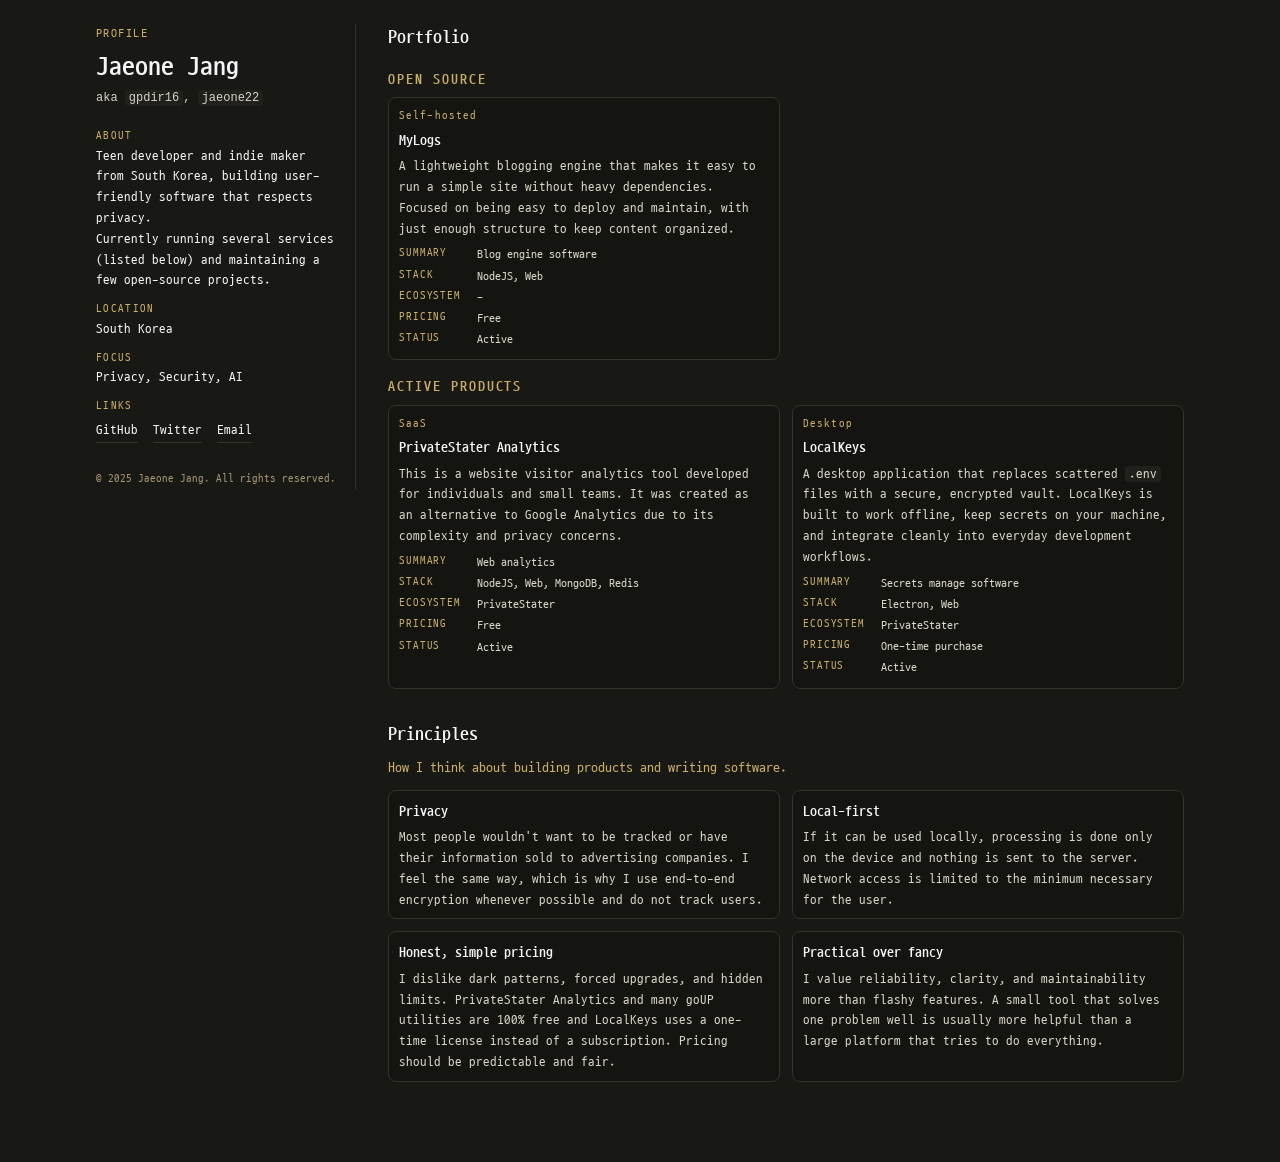
==== index.html @ b5137289 "첫 커밋" ====
<!DOCTYPE html>
<html lang="en">
    <head>
        <meta charset="UTF-8" />
        <title>My profile</title>
        <meta name="viewport" content="width=device-width, initial-scale=1" />
        <meta name="description" content="Privacy-first teen developer from South Korea. Building the PrivateStater platform (Analytics, LocalKeys) and the goUP ecosystem of small utilities." />
        <meta name="color-scheme" content="dark" />
        <link rel="stylesheet" href="style.css" />
        <link rel="stylesheet" href="fonts/d2coding.css" />
    </head>
    <body>
        <div class="page">
            <div class="layout">
                <!-- 사이드바 영역 -->
                <aside class="sidebar">
                    <!-- 프로필 -->
                    <section class="name-block">
                        <div class="name-label">Profile</div>
                        <h1 class="name-main">Jaeone Jang</h1>
                        <div class="nickname">
                            aka <span class="inline-mono">gpdir16</span>,
                            <span class="inline-mono">jaeone22</span>
                        </div>
                    </section>

                    <section class="meta-list">
                        <div class="meta-item">
                            <span class="meta-item-label">About</span>
                            <span class="meta-item-value"
                                >Teen developer and indie maker from South Korea, building user-friendly software that respects privacy.<br />Currently running several services (listed below) and
                                maintaining a few open-source projects.</span
                            >
                        </div>
                    </section>

                    <!-- 메타데이터 -->
                    <section class="meta-list">
                        <div class="meta-item">
                            <span class="meta-item-label">Location</span>
                            <span class="meta-item-value">South Korea</span>
                        </div>
                        <div class="meta-item">
                            <span class="meta-item-label">Focus</span>
                            <span class="meta-item-value">Privacy, Security, AI</span>
                        </div>
                    </section>

                    <!-- 링크 -->
                    <section class="contacts">
                        <div class="contacts-title">Links</div>
                        <a class="contact-link" href="https://github.com/jaeone22" target="_blank" rel="noreferrer">GitHub</a>
                        <a class="contact-link" href="https://x.com/gpdir16" target="_blank" rel="noreferrer">Twitter</a>
                        <a class="contact-link" href="mailto:me@gpdir16.com" target="_blank" rel="noreferrer">Email</a>
                    </section>

                    <!-- 푸터 -->
                    <footer class="footer">
                        <span>&copy; 2025 Jaeone Jang. All rights reserved.</span>
                    </footer>
                </aside>

                <!-- 메인 콘텐츠 영역 -->
                <main class="content">
                    <!-- 포트폴리오 섹션 -->
                    <section id="portfolio" class="section">
                        <h2 class="section-title">Portfolio</h2>

                        <!-- 오픈소스 -->
                        <h3 class="subsection-title">Open source</h3>
                        <div class="grid-2">
                            <!-- MyLogs -->
                            <article class="block">
                                <div class="block-meta">Self-hosted</div>
                                <h3 class="block-title">MyLogs</h3>
                                <p class="block-body">
                                    A lightweight blogging engine that makes it easy to run a simple site without heavy dependencies. Focused on being easy to deploy and maintain, with just enough
                                    structure to keep content organized.
                                </p>
                                <dl class="project-meta">
                                    <div class="project-meta-row">
                                        <dt>Summary</dt>
                                        <dd>Blog engine software</dd>
                                    </div>
                                    <div class="project-meta-row">
                                        <dt>Stack</dt>
                                        <dd>NodeJS, Web</dd>
                                    </div>
                                    <div class="project-meta-row">
                                        <dt>Ecosystem</dt>
                                        <dd>-</dd>
                                    </div>
                                    <div class="project-meta-row">
                                        <dt>Pricing</dt>
                                        <dd>Free</dd>
                                    </div>
                                    <div class="project-meta-row">
                                        <dt>Status</dt>
                                        <dd>Active</dd>
                                    </div>
                                </dl>
                            </article>
                        </div>

                        <!-- 활성 제품들 -->
                        <h3 class="subsection-title">Active products</h3>
                        <div class="grid-2">
                            <!-- PrivateStater Analytics -->
                            <article class="block">
                                <div class="block-meta">SaaS</div>
                                <h3 class="block-title">PrivateStater Analytics</h3>
                                <p class="block-body">
                                    This is a website visitor analytics tool developed for individuals and small teams. It was created as an alternative to Google Analytics due to its complexity and
                                    privacy concerns.
                                </p>
                                <dl class="project-meta">
                                    <div class="project-meta-row">
                                        <dt>Summary</dt>
                                        <dd>Web analytics</dd>
                                    </div>
                                    <div class="project-meta-row">
                                        <dt>Stack</dt>
                                        <dd>NodeJS, Web, MongoDB, Redis</dd>
                                    </div>
                                    <div class="project-meta-row">
                                        <dt>Ecosystem</dt>
                                        <dd>PrivateStater</dd>
                                    </div>
                                    <div class="project-meta-row">
                                        <dt>Pricing</dt>
                                        <dd>Free</dd>
                                    </div>
                                    <div class="project-meta-row">
                                        <dt>Status</dt>
                                        <dd>Active</dd>
                                    </div>
                                </dl>
                            </article>

                            <!-- LocalKeys -->
                            <article class="block">
                                <div class="block-meta">Desktop</div>
                                <h3 class="block-title">LocalKeys</h3>
                                <p class="block-body">
                                    A desktop application that replaces scattered
                                    <span class="inline-mono">.env</span> files with a secure, encrypted vault. LocalKeys is built to work offline, keep secrets on your machine, and integrate cleanly
                                    into everyday development workflows.
                                </p>
                                <dl class="project-meta">
                                    <div class="project-meta-row">
                                        <dt>Summary</dt>
                                        <dd>Secrets manage software</dd>
                                    </div>
                                    <div class="project-meta-row">
                                        <dt>Stack</dt>
                                        <dd>Electron, Web</dd>
                                    </div>
                                    <div class="project-meta-row">
                                        <dt>Ecosystem</dt>
                                        <dd>PrivateStater</dd>
                                    </div>
                                    <div class="project-meta-row">
                                        <dt>Pricing</dt>
                                        <dd>One-time purchase</dd>
                                    </div>
                                    <div class="project-meta-row">
                                        <dt>Status</dt>
                                        <dd>Active</dd>
                                    </div>
                                </dl>
                            </article>
                        </div>
                    </section>

                    <!-- 원칙 섹션 -->
                    <section id="principles" class="section">
                        <h2 class="section-title">Principles</h2>
                        <p class="section-subtitle">How I think about building products and writing software.</p>
                        <div class="grid-2">
                            <article class="block">
                                <h3 class="block-title">Privacy</h3>
                                <p class="block-body">
                                    Most people wouldn't want to be tracked or have their information sold to advertising companies. I feel the same way, which is why I use end-to-end encryption
                                    whenever possible and do not track users.
                                </p>
                            </article>
                            <article class="block">
                                <h3 class="block-title">Local-first</h3>
                                <p class="block-body">
                                    If it can be used locally, processing is done only on the device and nothing is sent to the server. Network access is limited to the minimum necessary for the user.
                                </p>
                            </article>
                            <article class="block">
                                <h3 class="block-title">Honest, simple pricing</h3>
                                <p class="block-body">
                                    I dislike dark patterns, forced upgrades, and hidden limits. PrivateStater Analytics and many goUP utilities are 100% free and LocalKeys uses a one-time license
                                    instead of a subscription. Pricing should be predictable and fair.
                                </p>
                            </article>
                            <article class="block">
                                <h3 class="block-title">Practical over fancy</h3>
                                <p class="block-body">
                                    I value reliability, clarity, and maintainability more than flashy features. A small tool that solves one problem well is usually more helpful than a large platform
                                    that tries to do everything.
                                </p>
                            </article>
                        </div>
                    </section>
                </main>
            </div>
        </div>
    </body>
</html>
---- style.css ----
/* ========= 기본 설정 ========= */
* {
    box-sizing: border-box;
}

html,
body {
    margin: 0;
    padding: 0;
}

body {
    font-family: D2Coding, "D2 coding", monospace;
    background-color: rgb(24, 24, 20);
    color: #f5f5f7;
    line-height: 1.6;
}

a {
    color: inherit;
    text-decoration: none;
}

a:focus-visible {
    outline: 2px solid #e1c36e;
    outline-offset: 2px;
}

/* ========= 전체 레이아웃 ========= */

.page {
    max-width: 1120px;
    margin: 0 auto;
    padding: 24px 16px 48px;
}

.layout {
    display: grid;
    grid-template-columns: 260px minmax(0, 1fr);
    gap: 32px;
}

@media (max-width: 880px) {
    .layout {
        grid-template-columns: 1fr;
    }
}

/* ========= 사이드바 ========= */

.sidebar {
    position: sticky;
    top: 16px;
    align-self: flex-start;
    border-right: 1px solid rgb(52, 50, 42);
    padding-right: 16px;
}

@media (max-width: 880px) {
    .sidebar {
        position: static;
        border-right: none;
        border-bottom: 1px solid rgb(52, 50, 42);
        padding-right: 0;
        padding-bottom: 16px;
        margin-bottom: 16px;
    }
}

.name-block {
    margin-bottom: 20px;
}

.name-label {
    font-size: 12px;
    text-transform: uppercase;
    letter-spacing: 0.12em;
    color: #c9ae6a;
}

.name-main {
    font-size: 26px;
    margin: 4px 0 0;
}

.nickname {
    font-family: "SF Mono", ui-monospace, Menlo, Consolas, monospace;
    font-size: 12px;
    color: #d9d4c6;
}

.meta-list {
    font-size: 13px;
}

.meta-item-label {
    display: block;
    font-size: 11px;
    text-transform: uppercase;
    letter-spacing: 0.12em;
    color: #c9ae6a;
}

.meta-item-value {
    color: #f5f5f7;
}

.meta-item {
    margin-bottom: 10px;
}

.contacts {
    font-size: 13px;
}

.contacts-title {
    font-size: 11px;
    text-transform: uppercase;
    letter-spacing: 0.12em;
    color: #c9ae6a;
    margin-bottom: 4px;
}

.contact-link {
    display: inline-block;
    margin-right: 8px;
    margin-bottom: 4px;
    padding-bottom: 2px;
    border-bottom: 1px solid rgb(52, 50, 42);
}

.contact-link:hover {
    border-color: #e1c36e;
}

/* ========= 메인 콘텐츠 영역 ========= */

.section {
    margin-bottom: 32px;
}

.section-title {
    font-size: 18px;
    margin: 0 0 8px;
}

.section-subtitle {
    margin: 0 0 10px;
    font-size: 14px;
    color: #c9ae6a;
}

.section-body {
    margin: 0 0 6px;
    font-size: 14px;
    color: #d9d4c6;
}

.section-body + .section-body {
    margin-top: 2px;
}

.inline-mono {
    background-color: rgb(32, 32, 28);
    padding: 1px 4px;
    border-radius: 3px;
}

/* ========= 카드 / 그리드 ========= */

.grid-2 {
    display: grid;
    grid-template-columns: 1fr 1fr;
    gap: 12px;
}

@media (max-width: 720px) {
    .grid-2 {
        grid-template-columns: 1fr;
    }
}

.block {
    border: 1px solid rgb(52, 50, 42);
    border-radius: 8px;
    padding: 10px 10px 8px;
    background-color: rgb(20, 20, 17);
}

.block-title {
    margin: 0 0 4px;
    font-size: 14px;
}

.block-meta {
    margin: 0 0 4px;
    font-size: 11px;
    color: #c9ae6a;
    letter-spacing: 0.10em;
}

.block-body {
    margin: 0;
    font-size: 13px;
    color: #d9d4c6;
}

.subsection-title {
    font-size: 14px;
    text-transform: uppercase;
    letter-spacing: 0.14em;
    color: #c9ae6a;
    margin: 16px 0 6px;
}

/* ========= 프로젝트 메타 (포트폴리오용) ========= */

.project-meta {
    margin: 6px 0 0;
    padding: 0;
}

.project-meta-row {
    display: flex;
    gap: 8px;
    margin-bottom: 2px;
}

.project-meta dt {
    min-width: 70px;
    font-size: 11px;
    text-transform: uppercase;
    letter-spacing: 0.08em;
    color: #c9ae6a;
}

.project-meta dd {
    margin: 0;
    font-size: 12px;
    color: #d9d4c6;
}

/* ========= 타임라인 ========= */

.timeline {
    list-style: none;
    margin: 8px 0 0;
    padding: 0;
    font-size: 13px;
    color: #d9d4c6;
}

.timeline-item {
    margin-bottom: 10px;
}

.timeline-year {
    font-size: 12px;
    text-transform: uppercase;
    letter-spacing: 0.12em;
    color: #c9ae6a;
}

.timeline-body {
    margin: 2px 0 0;
}

/* ========= 푸터 ========= */

.footer {
    margin-top: 24px;
    font-size: 11px;
    color: #a39473;
}
---- fonts/d2coding.css ----
/*
 * D2 coding (Korean) http://dev.naver.com/projects/d2coding/
 */
@font-face {
    font-family: "D2 coding";
    font-style: normal;
    font-weight: 400;
    src: url("D2Coding.woff2") format("woff2"), url("D2Coding.woff") format("woff");
}
@font-face {
    font-family: "D2 coding";
    font-style: normal;
    font-weight: 700;
    src: url("D2CodingBold.woff2") format("woff2"), url("D2CodingBold.woff") format("woff");
}
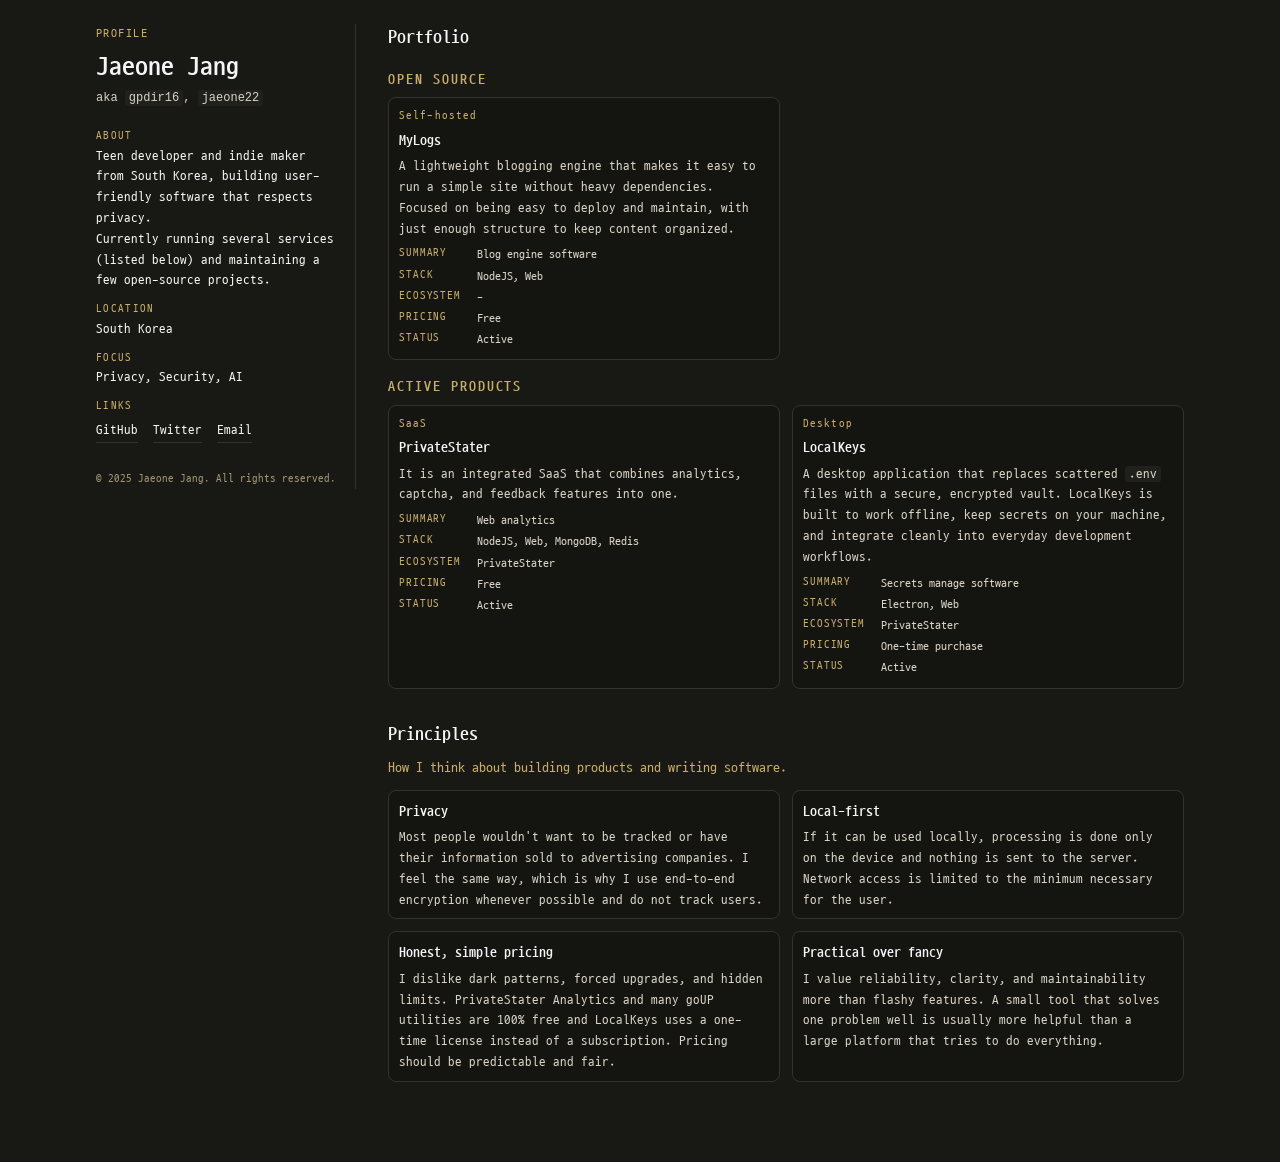
==== commit a2357b71: "2" ====
--- a/index.html
+++ b/index.html
@@ -105,13 +105,12 @@
                         <!-- 활성 제품들 -->
                         <h3 class="subsection-title">Active products</h3>
                         <div class="grid-2">
-                            <!-- PrivateStater Analytics -->
+                            <!-- PrivateStater -->
                             <article class="block">
                                 <div class="block-meta">SaaS</div>
-                                <h3 class="block-title">PrivateStater Analytics</h3>
-                                <p class="block-body">
-                                    This is a website visitor analytics tool developed for individuals and small teams. It was created as an alternative to Google Analytics due to its complexity and
-                                    privacy concerns.
+                                <h3 class="block-title">PrivateStater</h3>
+                                <p class="block-body">
+                                    It is an integrated SaaS that combines analytics, captcha, and feedback features into one.
                                 </p>
                                 <dl class="project-meta">
                                     <div class="project-meta-row">
